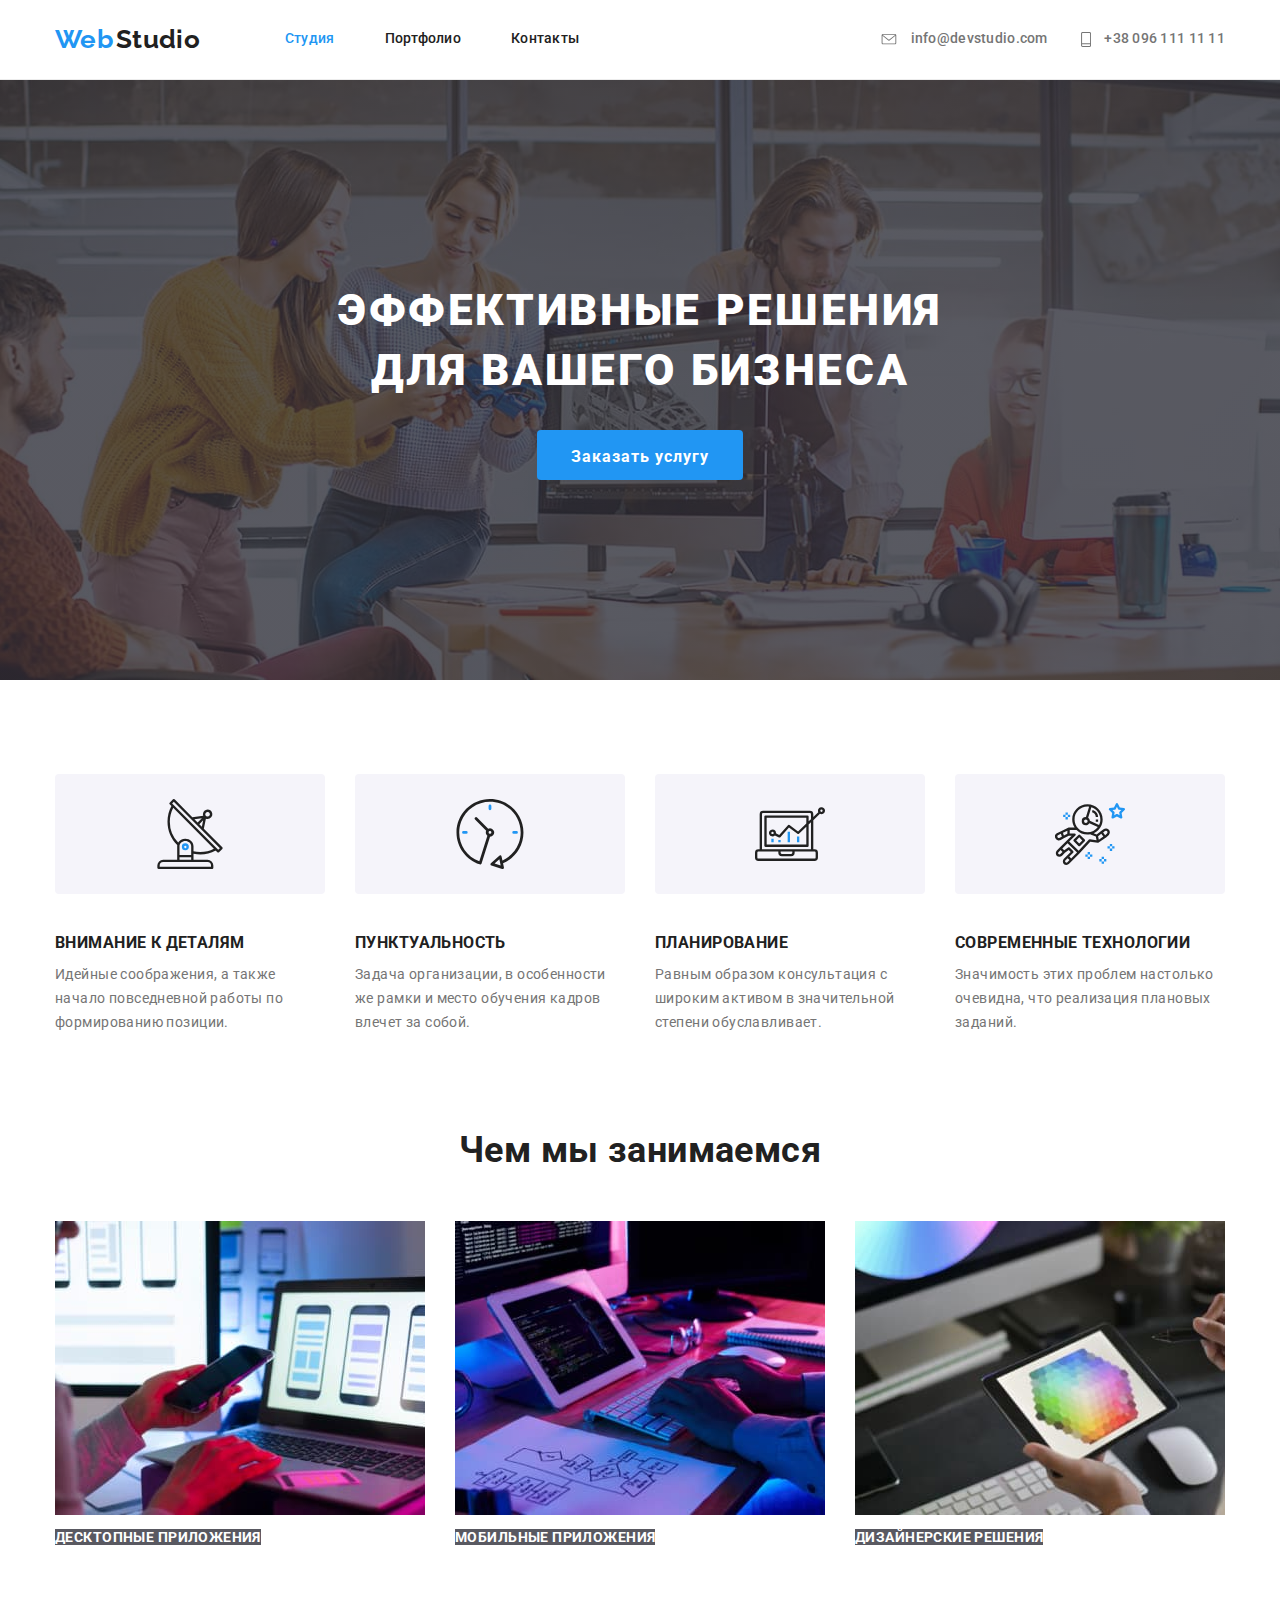
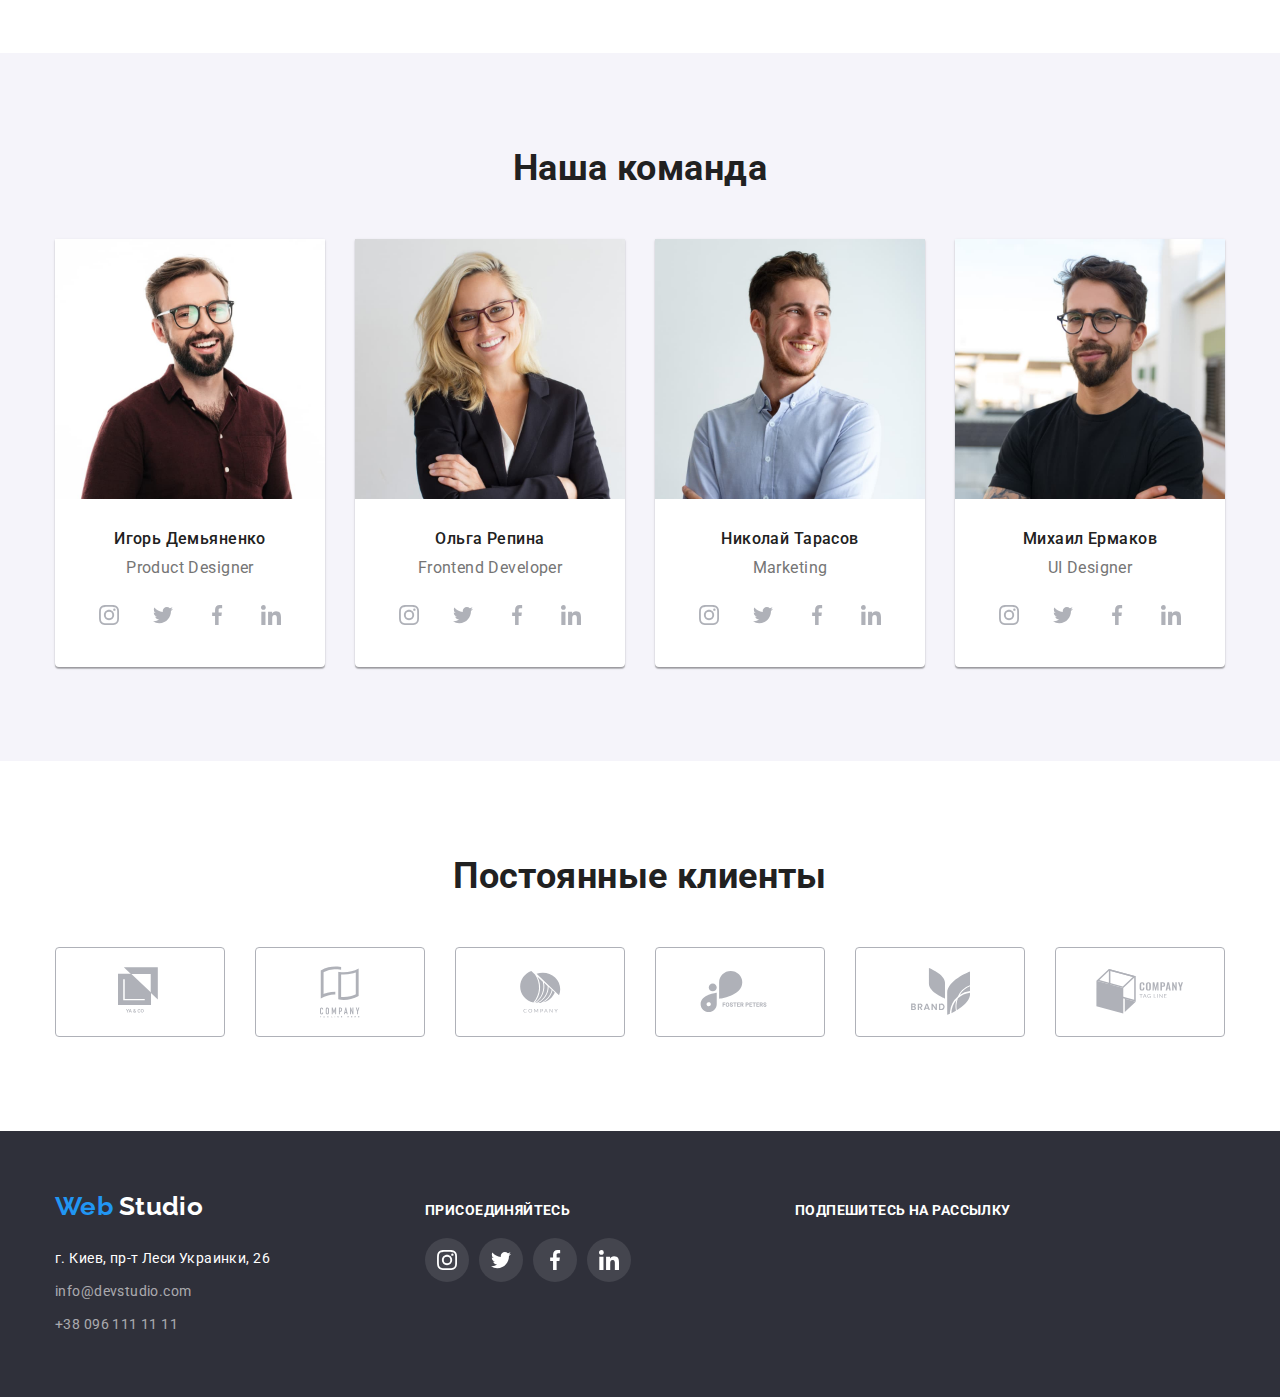
==== index.html @ de3fdad2 "ДЗ №5" ====
<!DOCTYPE html>
<html lang="ru">
<head>
    <meta charset="UTF-8">
    <meta name="viewport" content="width=device-width, initial-scale=1.0">
    <meta http-equiv="X-UA-Compatible" content="IE=edge" />
    <link href="https://fonts.googleapis.com/css2?family=Raleway:wght@700&family=Roboto:wght@400;500;700;900&display=swap" rel="stylesheet">
    <link rel="stylesheet" href="https://cdnjs.cloudflare.com/ajax/libs/modern-normalize/0.7.0/modern-normalize.css" integrity="sha512-DtT776ctgL7xOCv2WAw4PGwSn0e34Y9Y4gxsN6WbW3j6/laeMhGgJ06fcvlkQZ4xa9gufTUBC4e694luxFGJbw==" crossorigin="anonymous" />
    <link rel="stylesheet" href="./css/normalize.css" />
    <link rel="stylesheet" href="./css/styles.css" />
    <title>Web Studio</title>
</head>
<body>
    <header class="page-header">
        <div class="container flexbox">
            <nav class="navigation">
                <a href="./" class="menu-link">
                    <div class="logo">
                        <span class="logo-web">Web</span>
                        <span class="logo-studio">Studio</span>
                    </div>
                </a>
                    <ul class="list menu-list">
                        <li class="menu-item"><a href="./index.html" class="menu-link current">Студия</a></li>
                        <li class="menu-item"><a href="./portfolio.html" class="menu-link">Портфолио</a></li>
                        <li class="menu-item"><a href="#"  class="menu-link">Контакты</a></li>
                    </ul>
            </nav>
            <div class="contacts">
                <a href="mailto:info@devstudio.com" class="mail-link">
                    <svg class="contacts-icon" width="16px" height="11px">
                        <use href="./images/icons/sprite.svg#icon-mail"></use>
                    </svg>
                    <span>info@devstudio.com</span>
                </a>                       
                <a href="tel:380961111111" class="phone-link">
                    <svg class="contacts-icon" width="10px" height="15px">
                        <use href="./images/icons/sprite.svg#icon-phone"></use>
                    </svg>
                    <span>+38 096 111 11 11</span>
                </a>
            </div>
        </div> 
    </header>
    
    <main>
        <section class="hero">
        <div class="container">
            <h1 class="page-title">Эффективные решения для вашего бизнеса</h1>
            <div>
                <button class="btn">Заказать услугу</button>
            </div>
        </div>
        </section>
                
        <section class="features">
            <div class="container">
            <h2 hidden class="section-title">Особенности</h2>
            <ul class="list features-link">
                <li class="features-item">
                    <div class="features-bg">
                        <svg class="features-icon" width="70px" height="70px">
                            <use href="./images/icons/sprite.svg#icon-antenna"></use>
                        </svg>
                    </div>
                    <h3 class="features-title">Внимание к деталям</h3>
                    <p class="features-description">Идейные соображения, а также начало повседневной работы по формированию позиции.</p>                    
                </li>
                <li class="features-item">
                    <div class="features-bg">
                        <svg class="features-icon" width="70px" height="70px">
                            <use href="./images/icons/sprite.svg#icon-clock"></use>
                        </svg>
                    </div>
                    <h3 class="features-title">Пунктуальность</h3>
                    <p class="features-description">Задача организации, в особенности же рамки и место обучения кадров влечет за собой.</p>
                </li>
                <li class="features-item">
                    <div class="features-bg">
                        <svg class="features-icon" width="70px" height="70px">
                            <use href="./images/icons/sprite.svg#icon-diagram"></use>
                        </svg>
                    </div>
                    <h3 class="features-title">Планирование</h3>
                    <p class="features-description">Равным образом консультация с широким активом в значительной степени обуславливает.</p>
                </li>
                <li class="features-item">
                    <div class="features-bg">
                        <svg class="features-icon" width="70px" height="70px">
                            <use href="./images/icons/sprite.svg#icon-astronaut"></use>
                        </svg>
                    </div>
                    <h3 class="features-title">Современные технологии</h3>
                    <p class="features-description">Значимость этих проблем настолько очевидна, что реализация плановых заданий.</p>
                </li>
            </ul>
            </div>
        </section>
        
        <section class="section work">
            <div class="container">
            <h2 class="section-title">Чем мы занимаемся</h2>
            <ul class="list work-link flexbox">
                <li class="work-item">
                    <img src="./images/dekstop.jpg" width="370" height="294" alt="Десктоп" class="work-img">
                    <p class="work-title">Десктопные приложения</p>
                </li>
                <li class="work-item">
                    <img src="./images/mobile.jpg" width="370" height="294" alt="Телефон" class="work-img">
                    <p class="work-title">Мобильные приложения</p>
                </li>
                <li class="work-item">
                    <img src="./images/design.jpg" width="370" height="294" alt="Дизайн" class="work-img">
                    <p class="work-title">Дизайнерские решения</p>
                </li>
            </ul>
            </div>
        </section>

        <section class="section our-team">
            <div class="container">
            <h2 class="section-title">Наша команда</h2>
            <ul class="list team-link flexbox">
                <li class="team-item">
                    <img class="team-img" src="./images/igor.jpg" width="270" height="260" alt="Николай Кучеренко">
                    <h3 class="team-title">Игорь Демьяненко</h3>
                    <p class="profession">Product Designer</p>
                    <ul class="list social-link flexbox">
                        <li class="social-item">
                            <a href="https://instagram.com" aria-label="Instagram" target="_blank" rel="noopener noreferrer">
                                <svg class="social-icon" width="20px" height="20px">
                                    <use href="./images/icons/sprite.svg#icon-instagram"></use>
                                </svg>
                            </a>
                        </li>
                        <li class="social-item">
                            <a href="https://twitter.com" aria-label="Twitter" target="_blank" rel="noopener noreferrer">
                                <svg class="social-icon" width="20px" height="20px">
                                    <use href="./images/icons/sprite.svg#icon-twitter"></use>
                                </svg>
                            </a>
                        </li>
                        <li class="social-item">
                            <a href="https://facebook.com" aria-label="Facebook" target="_blank" rel="noopener noreferrer">
                                <svg class="social-icon" width="20px" height="20px">
                                    <use href="./images/icons/sprite.svg#icon-facebook"></use>
                                </svg>
                            </a>
                        </li>
                        <li class="social-item">
                            <a href="https://linkedin.com" aria-label="Linkedin" target="_blank" rel="noopener noreferrer">
                                <svg class="social-icon" width="20px" height="20px">
                                    <use href="./images/icons/sprite.svg#icon-linkedin"></use>
                                  </svg>
                            </a>
                        </li>
                    </ul> 
                </li>
                <li class="team-item">
                    <img class="team-img" src="./images/olga.jpg" width="270" height="260" alt="Ольга Иванова">
                    <h3 class="team-title">Ольга Репина</h3>
                    <p class="profession">Frontend Developer</p>
                    <ul class="list social-link flexbox">
                        <li class="social-item">
                            <a href="https://instagram.com" aria-label="Instagram" target="_blank" rel="noopener noreferrer">
                                <svg class="social-icon" width="20px" height="20px">
                                    <use href="./images/icons/sprite.svg#icon-instagram"></use>
                                </svg>
                            </a>
                        </li>
                        <li class="social-item">
                            <a href="https://twitter.com" aria-label="Twitter" target="_blank" rel="noopener noreferrer">
                                <svg class="social-icon" width="20px" height="20px">
                                    <use href="./images/icons/sprite.svg#icon-twitter"></use>
                                </svg>
                            </a>
                        </li>
                        <li class="social-item">
                            <a href="https://facebook.com" aria-label="Facebook" target="_blank" rel="noopener noreferrer">
                                <svg class="social-icon" width="20px" height="20px">
                                    <use href="./images/icons/sprite.svg#icon-facebook"></use>
                                </svg>
                            </a>
                        </li>
                        <li class="social-item">
                            <a href="https://linkedin.com" aria-label="Linkedin" target="_blank" rel="noopener noreferrer">
                                <svg class="social-icon" width="20px" height="20px">
                                    <use href="./images/icons/sprite.svg#icon-linkedin"></use>
                                  </svg>
                            </a>
                        </li>
                    </ul>                                       
                </li>
                <li class="team-item">
                    <img class="team-img" src="./images/mykola.jpg" width="270" height="260" alt="Андрей Шевченко">
                    <h3 class="team-title">Николай Тарасов</h3>
                    <p class="profession">Marketing</p>
                    <ul class="list social-link flexbox">
                        <li class="social-item">
                            <a href="https://instagram.com" aria-label="Instagram" target="_blank" rel="noopener noreferrer">
                                <svg class="social-icon" width="20px" height="20px">
                                    <use href="./images/icons/sprite.svg#icon-instagram"></use>
                                </svg>
                            </a>
                        </li>
                        <li class="social-item">
                            <a href="https://twitter.com" aria-label="Twitter" target="_blank" rel="noopener noreferrer">
                                <svg class="social-icon" width="20px" height="20px">
                                    <use href="./images/icons/sprite.svg#icon-twitter"></use>
                                </svg>
                            </a>
                        </li>
                        <li class="social-item">
                            <a href="https://facebook.com" aria-label="Facebook" target="_blank" rel="noopener noreferrer">
                                <svg class="social-icon" width="20px" height="20px">
                                    <use href="./images/icons/sprite.svg#icon-facebook"></use>
                                </svg>
                            </a>
                        </li>
                        <li class="social-item">
                            <a href="https://linkedin.com" aria-label="Linkedin" target="_blank" rel="noopener noreferrer">
                                <svg class="social-icon" width="20px" height="20px">
                                    <use href="./images/icons/sprite.svg#icon-linkedin"></use>
                                  </svg>
                            </a>
                        </li>
                    </ul> 
                </li>
                <li class="team-item">
                    <img class="team-img" src="./images/myhailo.jpg" width="270" height="260" alt="Иван Николаев">
                    <h3 class="team-title">Михаил Ермаков</h3>
                    <p class="profession">UI Designer</p>
                    <ul class="list social-link flexbox">
                        <li class="social-item">
                            <a href="https://instagram.com" aria-label="Instagram" target="_blank" rel="noopener noreferrer">
                                <svg class="social-icon" width="20px" height="20px">
                                    <use href="./images/icons/sprite.svg#icon-instagram"></use>
                                </svg>
                            </a>
                        </li>
                        <li class="social-item">
                            <a href="https://twitter.com" aria-label="Twitter" target="_blank" rel="noopener noreferrer">
                                <svg class="social-icon" width="20px" height="20px">
                                    <use href="./images/icons/sprite.svg#icon-twitter"></use>
                                </svg>
                            </a>
                        </li>
                        <li class="social-item">
                            <a href="https://facebook.com" aria-label="Facebook" target="_blank" rel="noopener noreferrer">
                                <svg class="social-icon" width="20px" height="20px">
                                    <use href="./images/icons/sprite.svg#icon-facebook"></use>
                                </svg>
                            </a>
                        </li>
                        <li class="social-item">
                            <a href="https://linkedin.com" aria-label="Linkedin" target="_blank" rel="noopener noreferrer">
                                <svg class="social-icon" width="20px" height="20px">
                                    <use href="./images/icons/sprite.svg#icon-linkedin"></use>
                                  </svg>
                            </a>
                        </li>
                    </ul> 
                </li>
            </ul>
            </div>
        </section>

        <section class="section">
            <div class="container">
            <h2 class="section-title">Постоянные клиенты</h2>
            <ul class="list clients-link flexbox">
                <li class="clients-item">
                    <a href="#">
                        <svg class="clients-icon" width="44" height="49">
                            <use href="./images/icons/sprite.svg#icon-logo1"></use>
                        </svg>
                    </a>
                </li>
                <li class="clients-item">
                    <a href="#">
                        <svg class="clients-icon" width="40" height="52">
                            <use href="./images/icons/sprite.svg#icon-logo2"></use>
                        </svg>
                    </a>
                </li>
                <li class="clients-item">
                    <a href="#">
                        <svg class="clients-icon" width="41" height="42">
                            <use href="./images/icons/sprite.svg#icon-logo3"></use>
                        </svg>
                    </a>
                </li>
                <li class="clients-item">
                    <a href="#">
                        <svg class="clients-icon" width="80" height="42">
                            <use href="./images/icons/sprite.svg#icon-logo4"></use>
                        </svg>
                    </a>
                </li>
                <li class="clients-item">
                    <a href="#">
                        <svg class="clients-icon" width="59" height="47">
                            <use href="./images/icons/sprite.svg#icon-logo5"></use>
                        </svg>
                    </a>
                </li>
                <li class="clients-item">
                    <a href="#">
                        <svg class="clients-icon" width="88" height="45">
                            <use href="./images/icons/sprite.svg#icon-logo6"></use>
                        </svg>
                    </a>
                </li>
            </ul>
            </div>
        </section>

    </main>
    
    <footer>
        <section class="section footer">
            <div class="container footer-box flexbox">
                <div class="footer-box-item">
                    <h2 class="logo-footer">
                        <span class="logo-web">Web</span>
                        <span class="logo-white">Studio</span>
                    </h2>
                        <address class="address">
                        <ul class="list">
                            <li class="addr-footer">
                                <span class="addr">г. Киев, пр-т Леси Украинки, 26</span>
                            </li>
                            <li class="addr-footer">
                                <a href="mailto:info@devstudio.com" class="contacts-footer">info@devstudio.com</a>
                            </li>
                            <li class="addr-footer">
                                <a href="tel:380961111111" class="contacts-footer">+38 096 111 11 11</a>
                            </li>
                            </ul>
                        </address>
                    </div>

                    <div class="footer-box-item">
                        <h2 class="footer-title">Присоединяйтесь</h2>
                        <ul class="list social-footer flexbox">
                            <li class="social-footer-link">
                                <a class="social-footer-item" href="https://instagram.com" aria-label="Instagram" target="_blank" rel="noopener noreferrer">
                                    <svg class="footer-icon" width="20px" height="20px">
                                        <use href="./images/icons/sprite.svg#icon-instagram"></use>
                                    </svg>
                                </a>
                            </li>
                            <li class="social-footer-link">
                                <a class="social-footer-item" href="https://twitter.com" aria-label="Twitter" target="_blank" rel="noopener noreferrer">
                                    <svg class="footer-icon" width="20px" height="20px">
                                        <use href="./images/icons/sprite.svg#icon-twitter"></use>
                                    </svg>
                                </a>
                            </li>
                            <li class="social-footer-link">
                                <a class="social-footer-item" href="https://facebook.com" aria-label="Facebook" target="_blank" rel="noopener noreferrer">
                                    <svg class="footer-icon" width="20px" height="20px">
                                        <use href="./images/icons/sprite.svg#icon-facebook"></use>
                                    </svg>
                                </a>
                            </li>
                            <li class="social-footer-link">
                                <a class="social-footer-item" href="https://linkedin.com" aria-label="Linkedin" target="_blank" rel="noopener noreferrer">
                                    <svg class="footer-icon" width="20px" height="20px">
                                        <use href="./images/icons/sprite.svg#icon-linkedin"></use>
                                      </svg>
                                </a>
                            </li>
                        </ul>
                    </div>
                <div class="footer-box-item">
                    <h2 class="footer-title">Подпешитесь на рассылку</h2>
                </div>
            </div>
        </section>
    </footer>

</body>
</html>
---- css/styles.css ----
:root {
  --main-color: #212121;
  --accent-color: #2196F3;
  --accent-color-white: #FFFFFF;
  --grey-text-color: #757575
}

.visually-hidden {
  position: absolute !important;
  clip: rect(1px 1px 1px 1px);
  /* IE6, IE7 */
  clip: rect(1px, 1px, 1px, 1px);
  padding: 0 !important;
  border: 0 !important;
  height: 1px !important;
  width: 1px !important;
  overflow: hidden;
}

body  {
  font-family: Roboto, sans-serif;
  background-color: var(--accent-color-white);
  color: var(--main-color);
  font-size: 14px;
  line-height: 1.714;
  letter-spacing: 0.03em;
}

img {
  display: block;
  max-width: 100%;
  height: auto;
}

.container {
  width: 1200px;
  margin-left: auto;
  margin-right: auto;
  padding-left: 15px;
  padding-right: 15px;
  /*outline: 2px solid tomato;*/
}

.flexbox {
  display: flex;
  justify-content: flex-end;
  align-items: center;
}

.section {
  padding-top: 94px;
  padding-bottom: 94px;
}

.page-header {
  padding: 24px 0px;
  border-bottom: 1px solid #ECECEC;
}

.menu-link.current{
  color: var(--accent-color);
}

.logo-web, 
.logo-studio,
.logo-white {
  color: var(--accent-color);
  font-family: Raleway, sans-serif;
  font-weight: 700;
  font-size: 26px;
  line-height: 1.19;
}

.logo-studio {
  color: var(--main-color);
}

.navigation {
  display: flex;
  align-items: center;
  margin-right: auto;
}

.logo {
  margin-right: 85px;
}

.list {
  list-style: none;
  margin: 0;
  padding: 0;
}

.menu-list {
  display: flex;
}

.menu-item {
  display: block;
}

.menu-item:not(:last-child) {
  margin-right: 50px;
}

.contacts {
  vertical-align: middle;
  text-align: center;
}

.contacts-icon {
  margin-right: 10px;
  fill: var(--grey-text-color);
  vertical-align: middle;
}

.mail-link:hover .contacts-icon,
.mail-link:focus .contacts-icon {
  fill: var(--accent-color)
} 

.phone-link:hover .contacts-icon,
.phone-link:focus .contacts-icon {
  fill: var(--accent-color)
}

.menu-link,
.mail-link,
.phone-link {
  font-weight: 500;
  font-size: 14px;
  line-height: 1.143;
  letter-spacing: 0.02em;
  text-decoration: none;
  color: var(--main-color);
}

.mail-link,
.phone-link {
  color: var(--grey-text-color);
}

.mail-link {
  margin-right: 30px;
}

.hero {
  max-width: 1600px;
  height: 600px;
  margin-left: auto;
  margin-right: auto;
  background-image: linear-gradient(to right, 
    rgba(47, 48, 58, 0.8), 
    rgba(47, 48, 58, 0.8)),
    url(../images/hero/hero.jpg);
  background-repeat: no-repeat;
  background-position: center;
  background-size: cover;
  background-color:  rgba(47, 48, 58, 0.8);
  text-align: center;
}
    
.page-title {
  display: inline-block;
  width: 696px;
  min-height: 120;
  font-weight: 900;
  font-size: 44px;
  line-height: 1.364;
  letter-spacing: 0.06em;
  color: var(--accent-color-white);
  text-transform: uppercase;
  margin: 200px 0 30px;
}

.btn {
  min-width: 200px;
  height: 50px;
  border-radius: 4px;
  font-weight: 700;
  font-size: 16px;
  line-height: 1.875;
  letter-spacing: 0.06em;
  color: var(--accent-color-white);
  background-color: var(--accent-color);
  padding: 10px 32px;
  margin: 0;
  border-color: transparent;
}

.section-title {
  font-weight: 700;
  font-size: 36px;
  line-height: 1.167;
  margin: 0 0 50px;
  text-align: center;
}

.features {
  padding-top: 94px;
}

.features-title {
  font-weight: 700;
  line-height: 1.143;
  text-transform: uppercase;
  margin: 0;
  padding: 10px 0;
  width: 270px;
}

.features-link {
  display: flex;
  align-items: center;
  margin-left: auto;
}

.features-item {
  width: calc((100% - 30px * 3) / 4);
  margin-right: 30px;
}

.features-item:nth-child(4n) {
  margin-right: 0;
}

.features-bg {
  display: flex;
  align-items: center;
  justify-content: center;
  width: 270px;
  height: 120px;
  background-size: contain;
  background-repeat: no-repeat;
  background-position: center;
  background-color: #F5F4FA;
  margin-bottom: 30px;
  border-radius: 4px;
}

.features-icon {
  display: block;
}

.features-description {
  font-weight: 400;
  color: var(--grey-text-color);
  margin: 0;
}

.work-title {
  font-weight: 700;
  line-height: 1.142;
  color: var(--accent-color-white);
  text-transform: uppercase;
  background-color: rgba(47, 48, 58, 0.8);
  display: inline-block;
}

.work-link .flexbox {
  display: flex;
  justify-content: space-between;
}

.work-item {
  width: calc((100% - 30px * 2) / 3);
  margin-right: 30px;
}

.work-item:nth-child(3n) {
  margin-right: 0;
}

.work-img {
  display: block;
  background-color: #C4C4C4;
  box-shadow: (0px 4px 4px rgba(0, 0, 0, 0.25));

}

.our-team {
  background-color: #F5F4FA;
}

.team-item {
  width: calc((100% - 30px * 3) / 4);
  margin-right: 30px;
  background-color: var(--accent-color-white);
  box-shadow: 0px 1px 3px rgba(0, 0, 0, 0.12), 
    0px 1px 1px rgba(0, 0, 0, 0.14),
    0px 2px 1px rgba(0, 0, 0, 0.2);
  border-radius: 0px 0px 4px 4px;
}

.team-item:nth-child(4n) {
  margin-right: 0;
}

.team-title {
  font-weight: 500;
  font-size: 16px;
  line-height: 1.1875;
  margin: 0 0 10px;
  text-align: center;
}

.team-img {
  display: block;
  margin: 0 0 30px;
  width: 100%;
} 

.profession {
  font-weight: 400;
  font-size: 16px;
  line-height: 1.1875;
  color: var(--grey-text-color);
  margin: 0 0 16px;
  text-align: center;
}

.social-link {
  display: flex;
  justify-content: center;
}

.social-item {
  width: calc((100% - 10px * 3) / 4);
  margin-bottom: 30px;
  height: 44px;
  width: 44px;
  background-color: var(--accent-color-white);
  border-radius: 50px;
  display: flex;
  align-items: center;
  justify-content: center;
}

.social-item:nth-child(4n) {
  margin-right: 0;
}

.social-item:not(:last-child) {
  margin-right: 10px;
}

.social-icon {
  display: block;
  fill: #AFB1B8;
}

.social-item:hover,
.social-item:focus-within {
  background-color: var(--accent-color);
}

.social-item:hover .social-icon,
.social-item:focus-within .social-icon {
  fill: var(--accent-color-white);
}

.clients-link {
  display: flex;
  justify-content: space-between;
  text-align: center;
}

.clients-item {
  width: calc((100% - 10px * 5) / 6);
  border: 1px solid #AFB1B8;
  box-sizing: border-box;
  border-radius: 4px;
  width: 170px;
  height: 90px;
  text-align: center;
  display: flex;
  align-items: center;
  justify-content: center;
}

.clients-item:nth-child(6n) {
  margin-right: 0;
}

.clients-icon {
  fill: #AFB1B8;
  display: block;
}

.clients-item:hover,
.clients-item:focus-within {
  border: 1px solid var(--accent-color);
}

.clients-item:hover .clients-icon,
.clients-item:focus-within .clients-icon {
  fill: var(--accent-color);
}

.social-item a:focus,
.clients-item a:focus,
.social-footer-link a:focus {
  outline: none;
}

.address {
  font-style: normal;
}

.addr {
  font-weight: 400;
  color: var(--accent-color-white);
  margin: 0;
}

.footer {
  background-color: #2F303A;
  padding: 60px 0 60px;
}

.footer-box {
  display: flex;
  align-items: baseline;
  justify-content: flex-start;
}

.logo-footer {
  margin: 0;
  margin-bottom: 20px;
}

.footer-box-item {
  width: calc((100% - 30px * 2) / 3);
  margin: 0;
}

.footer-box-item:nth-child(3) {
  margin-right: 60px;
}

.logo-white {
  color: var(--accent-color-white);
  padding: 0;
}

.social-footer {
  display: flex;
  justify-content: flex-start;
}

.footer-icon {
  fill: var(--accent-color-white);
  display: block;
}

.social-footer-link {
  height: 44px;
  width: 44px;
  background-color: rgba(255, 255, 255, 0.1);
  border-radius: 50px;
  display: flex;
  align-items: center;
  justify-content: center;
}

.social-footer-link:not(:last-child) {
  margin-right: 10px;
}

.social-footer-link:hover,
.social-footer-link:focus-within {
  background-color: var(--accent-color);
}

.contacts-footer {
  font-weight: 400;
  font-size: 14px;
  text-decoration: none;
  color: rgba(255, 255, 255, 0.6);
}

.addr-footer {
  margin: 0;
}

.addr-footer:not(:last-child) {
  margin-bottom: 9px;
}

.footer-title {
  font-weight: 700;
  line-height: 1.143;
  color: var(--accent-color-white);
  text-transform: uppercase;
  font-size: 14px;
  margin: 0;
  margin-bottom: 20px;
}

.menu-link:hover,
.menu-link:focus,
.mail-link:hover,
.mail-link:focus,
.phone-link:hover,
.phone-link:focus,
.contacts-footer:hover,
.contacts-footer:focus {
  color: var(--accent-color);
}

.btn-portfolio {
  text-align: center;
  padding-bottom: 16px;
  margin-bottom: 34px;
}

.project-portfolio {
  display: flex;
  flex-wrap: wrap;
}

.project-item {
  width: calc((100% - 30px * 2) / 3);
  margin-right: 24px;
  border: 1px solid #EEEEEE;
  box-sizing: border-box;
  margin-bottom: 30px;
}

.project-item:nth-last-child(-n + 3) {
  margin-bottom: 0;
}


.project-item:nth-child(3n) {
  margin-right: 0;
}

.project-btn {
  font-weight: 500;
  font-size: 16px;
  line-height: 1.625;
  color: var(--main-color);
  padding: 6px 22px;
  border: none;
  border-radius: 4px;
}

.project-btn:not(:last-child) {
  margin-right: 8px;
}

.project-btn:hover,
.project-btn:focus {
  color: var(--accent-color-white);
}

.button:hover,
.button:focus {
  background-color: var(--accent-color);
  box-shadow: 0px 4px 4px rgba(0, 0, 0, 0.25);
}

.portfolio-img {
  display: block;
  margin: 0 0 20px;
  width: 100%;  
}

.project-title {
  font-weight: 700;
  font-size: 18px;
  line-height: 2.00;
  color: var(--main-color);
  margin: 0 0 4px 24px;
}

.project-link {
  text-decoration: none;
}

.project {
  font-weight: 400;
  font-size: 16px;
  line-height: 1.875;
  color: var(--grey-text-color);
  margin: 0 0 20px 24px;
}

.project-description {
  font-weight: 400;
  font-size: 18px;
  line-height: 1.556;
  color: var(--accent-color-white);
  background-color: rgba(33, 150, 243, 0.9);
  display: none;
}

.project-item:hover,
.project-item:focus-within {
  box-shadow: 0px 3px 1px rgba(0, 0, 0, 0.1), 
    0px 1px 2px rgba(0, 0, 0, 0.08), 
    0px 2px 2px rgba(0, 0, 0, 0.12);
}
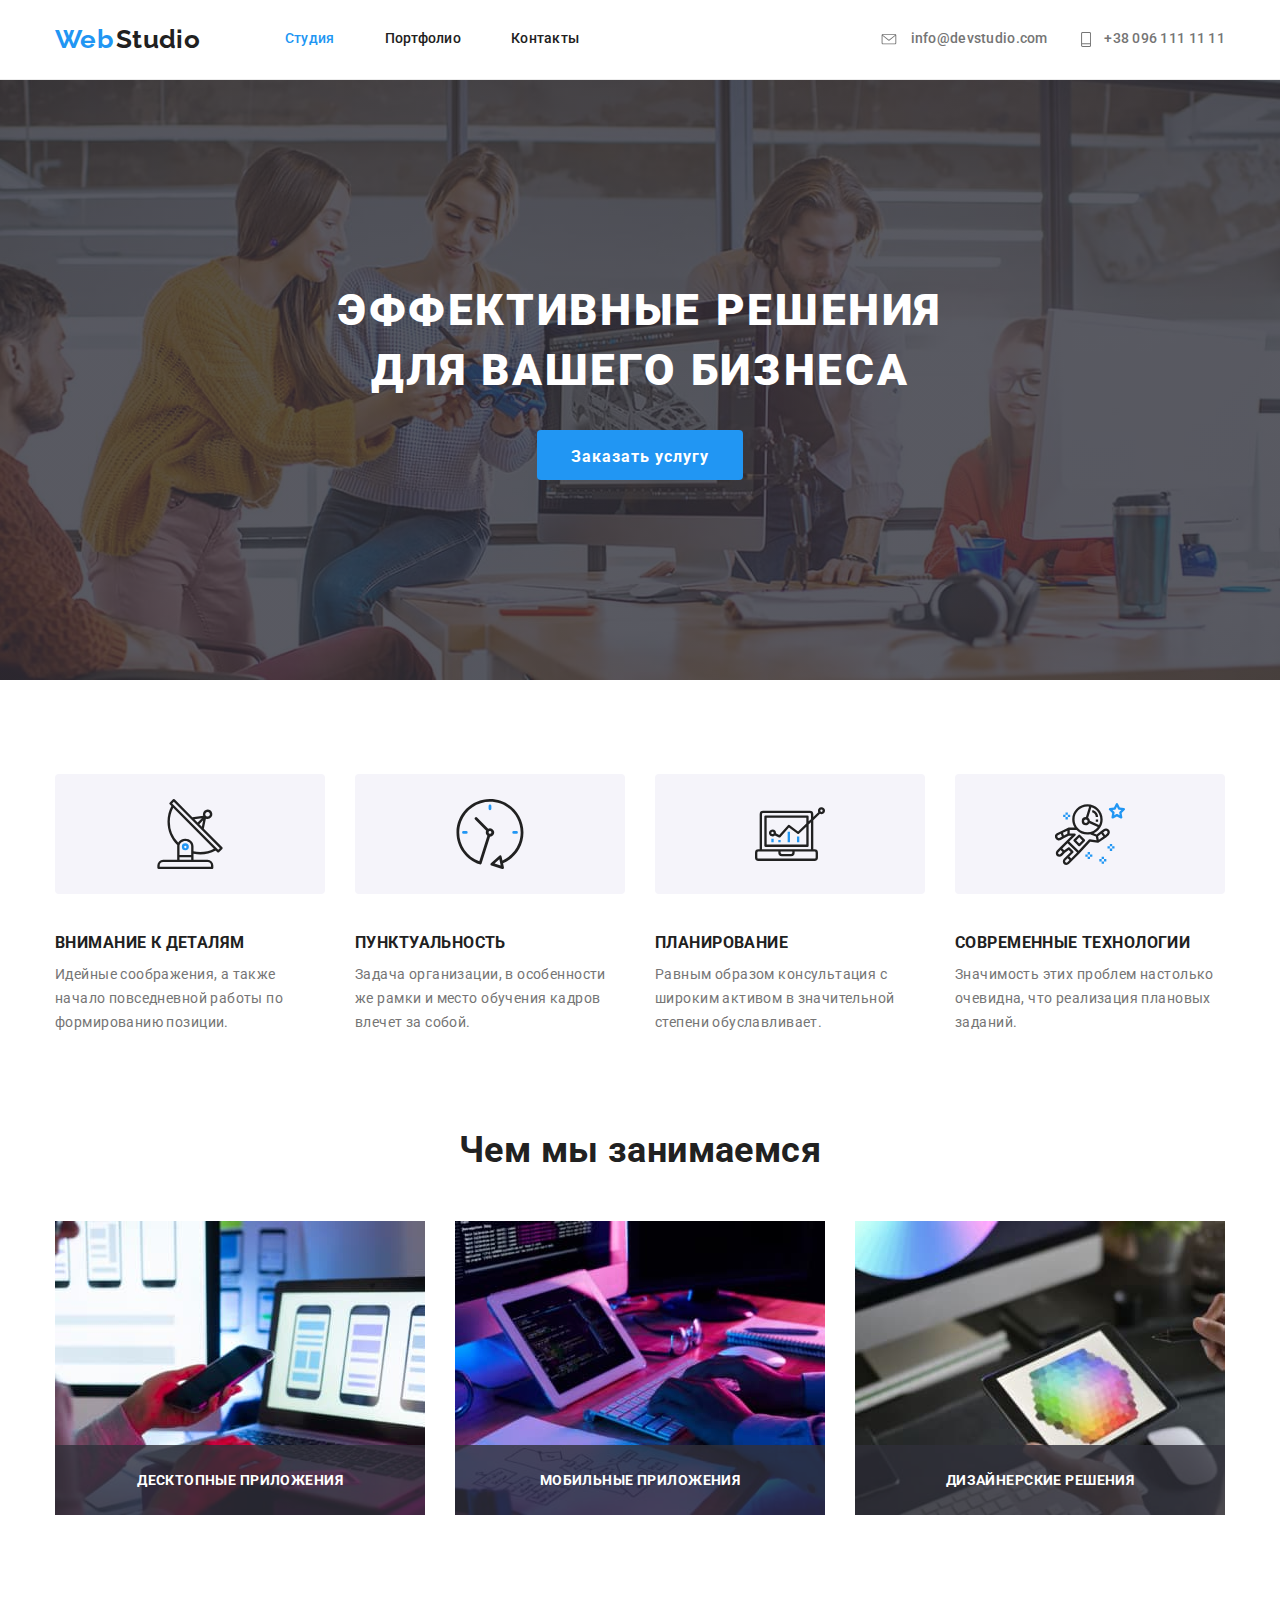
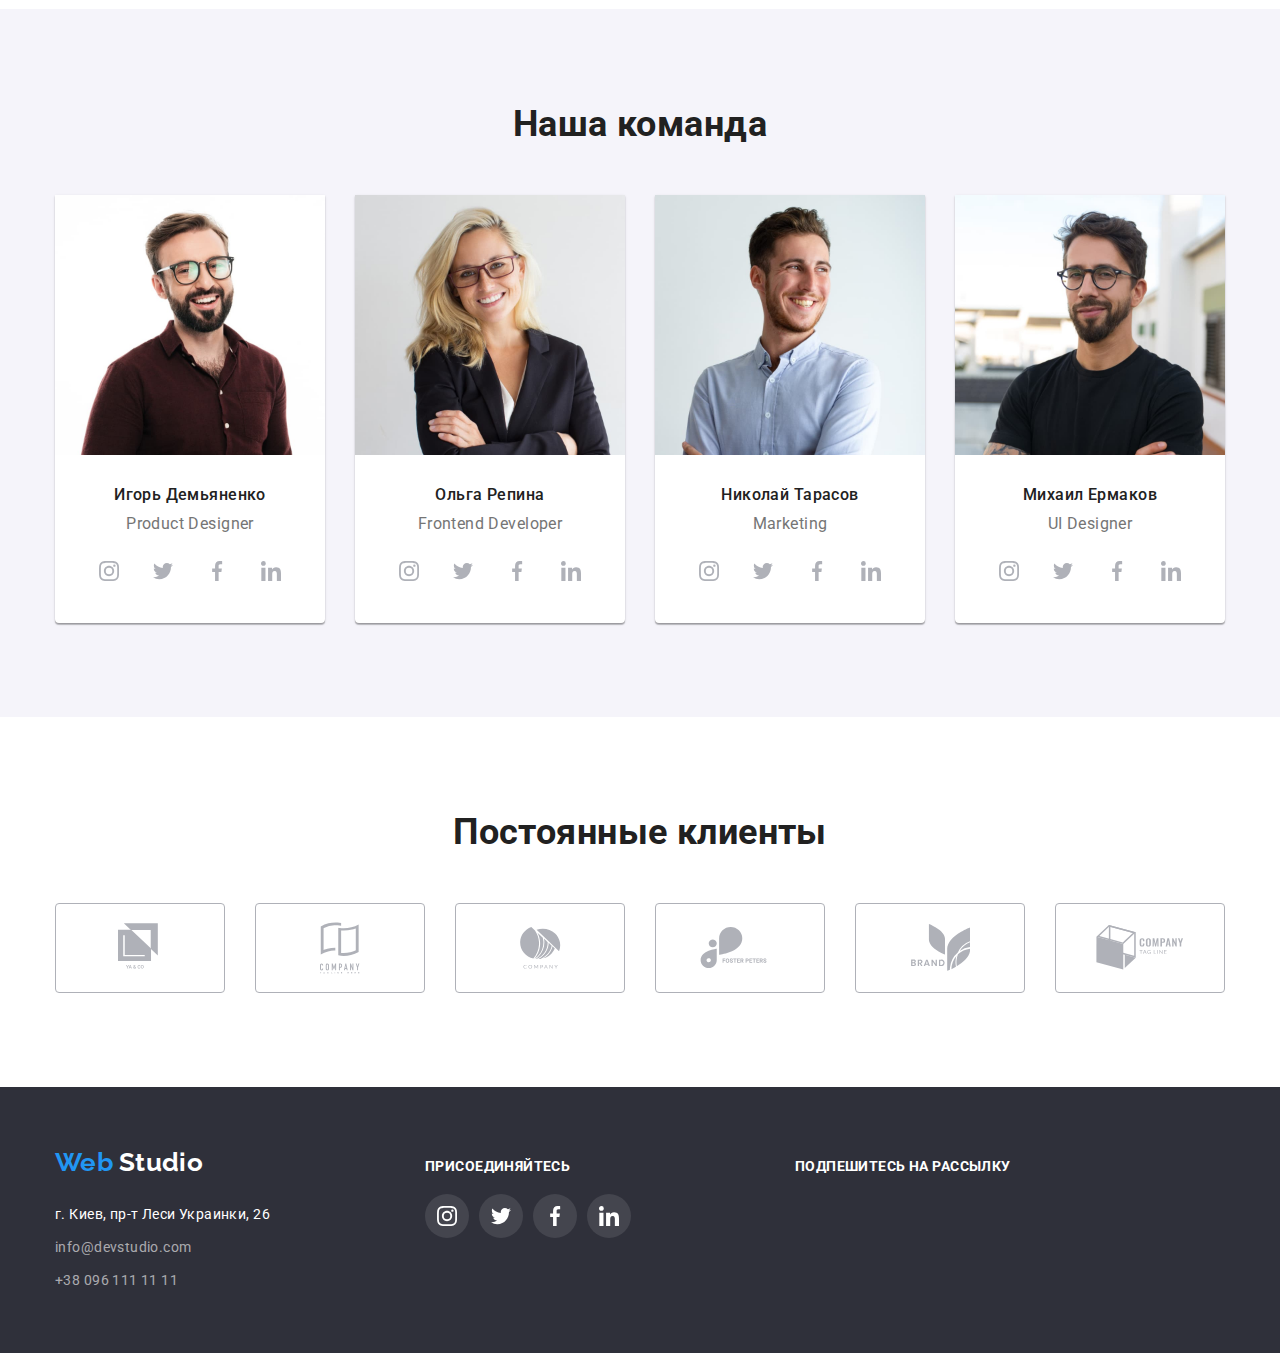
==== commit a9d3ffff: "update index and css" ====
--- a/index.html
+++ b/index.html
@@ -102,8 +102,10 @@
             <h2 class="section-title">Чем мы занимаемся</h2>
             <ul class="list work-link flexbox">
                 <li class="work-item">
-                    <img src="./images/dekstop.jpg" width="370" height="294" alt="Десктоп" class="work-img">
-                    <p class="work-title">Десктопные приложения</p>
+                    <div class="work-box">
+                        <img src="./images/dekstop.jpg" width="370" height="294" alt="Десктоп" class="work-img">
+                        <p class="work-title">Десктопные приложения</p>
+                    </div>
                 </li>
                 <li class="work-item">
                     <img src="./images/mobile.jpg" width="370" height="294" alt="Телефон" class="work-img">
--- a/css/styles.css
+++ b/css/styles.css
@@ -80,6 +80,29 @@
   align-items: center;
   margin-right: auto;
 }
+
+/*.nav-line {
+  width: 78px;
+  height: 4px;
+  background: #2196F3;
+  border-radius: 2px;
+
+  position: absolute;
+  top: 0;
+  left: 0;
+  width: 100%;
+  height: 100%;
+
+  transform: translateY(-100%);
+}
+
+.nav-box {
+  position: relative;
+}
+
+.nav-box:hover .nav-line {
+  transform: translateY(0);
+}*/
 
 .logo {
   margin-right: 85px;
@@ -275,7 +298,21 @@
   display: block;
   background-color: #C4C4C4;
   box-shadow: (0px 4px 4px rgba(0, 0, 0, 0.25));
-
+}
+
+.work-item {
+  position: relative;
+}
+
+.work-title {
+  position: absolute;
+  bottom: 0;
+  left: 0;
+  width: 100%;
+  height: calc(100% / 4.2);
+  margin: 0;
+  text-align: center;
+  padding: 27px 0;
 }
 
 .our-team {
@@ -592,8 +629,26 @@
   font-size: 18px;
   line-height: 1.556;
   color: var(--accent-color-white);
+  margin: 0;
+  padding: 63px 24px;
   background-color: rgba(33, 150, 243, 0.9);
-  display: none;
+  position: absolute;
+  top: 0;
+  left: 0;
+  width: 100%;
+  height: 100%;
+  
+  transform: translatey(100%);
+  transition: transform 250ms ease;
+}
+
+.project-box {
+  position: relative;
+  overflow: hidden;
+}
+
+.project-box:hover .project-description {
+  transform: translatey(0);
 }
 
 .project-item:hover,
@@ -601,4 +656,4 @@
   box-shadow: 0px 3px 1px rgba(0, 0, 0, 0.1), 
     0px 1px 2px rgba(0, 0, 0, 0.08), 
     0px 2px 2px rgba(0, 0, 0, 0.12);
-}+}
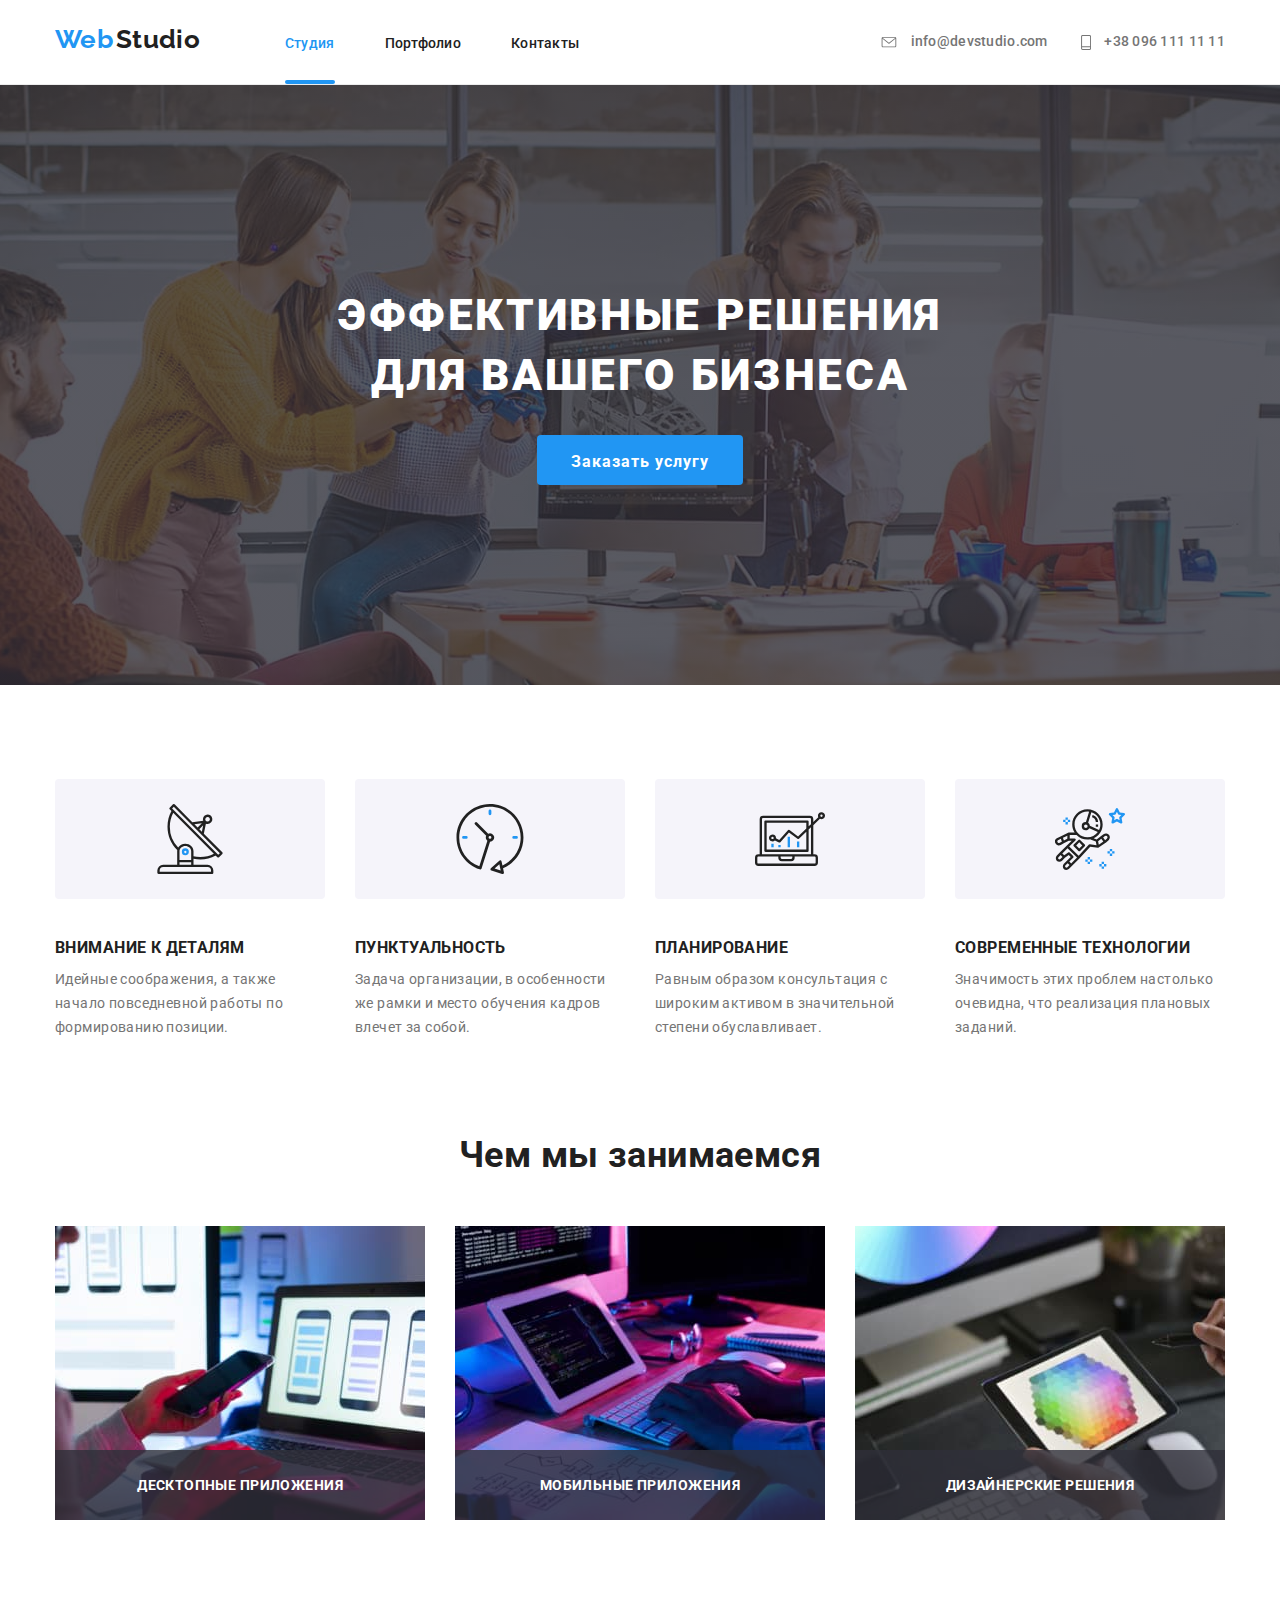
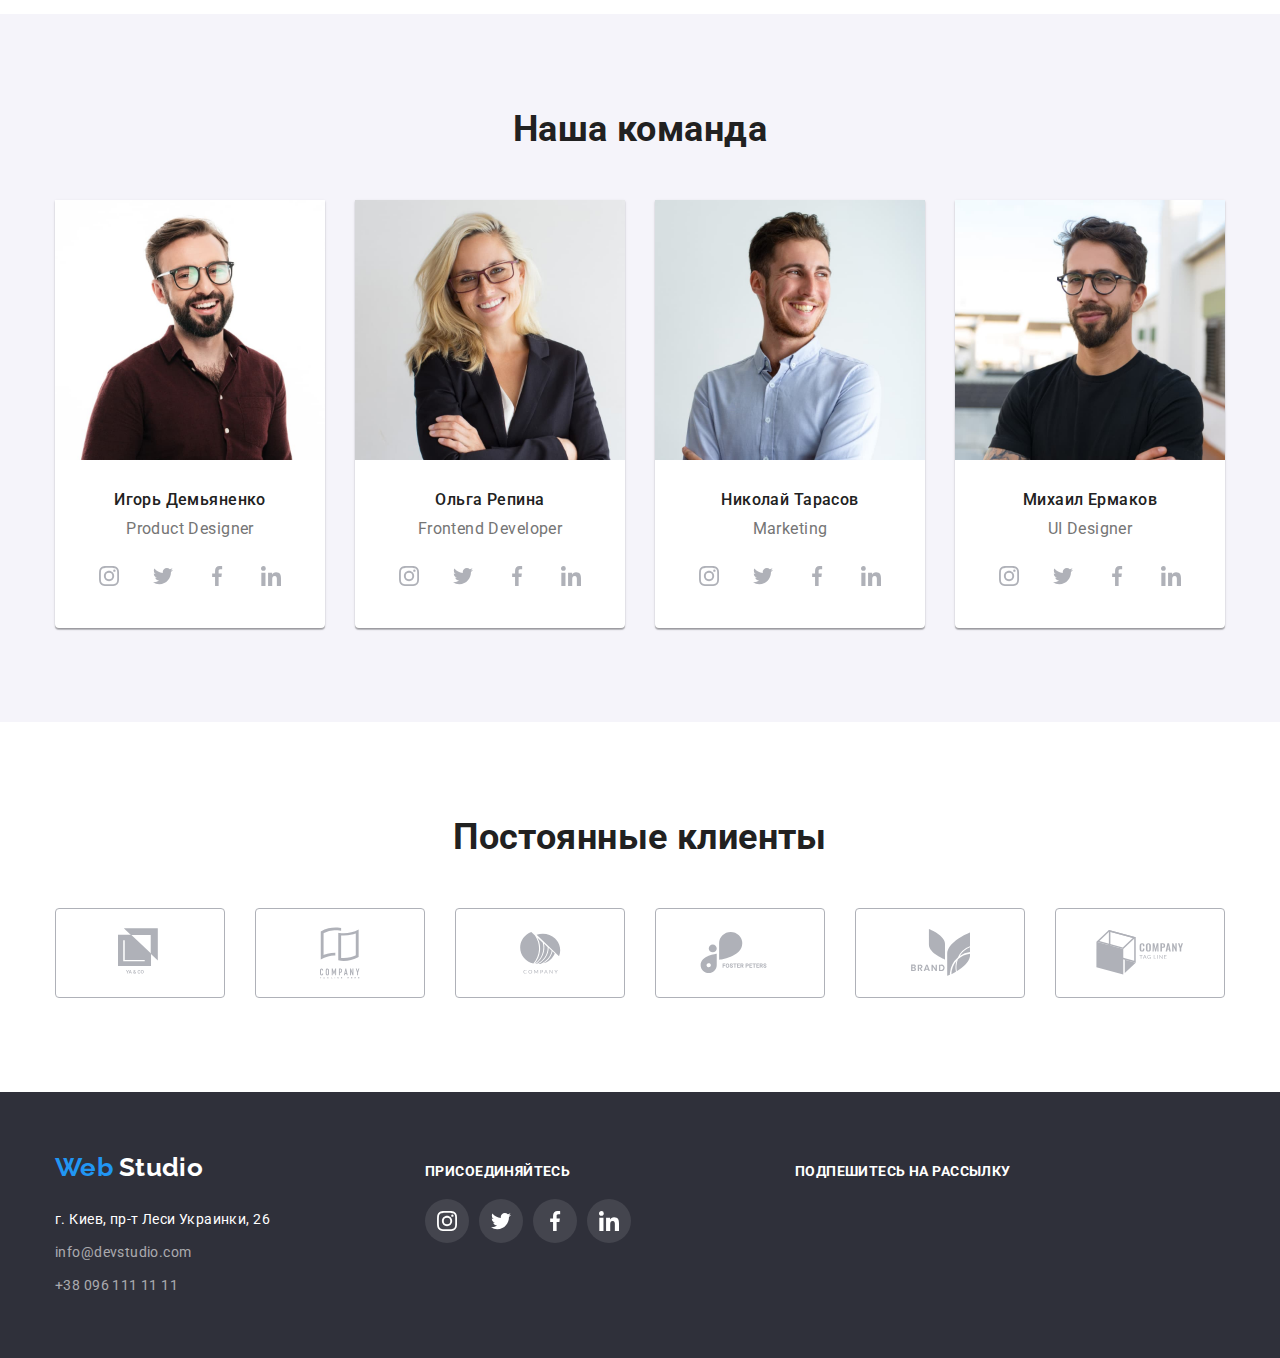
==== commit b932d6f9: "update modal" ====
--- a/index.html
+++ b/index.html
@@ -48,7 +48,7 @@
         <div class="container">
             <h1 class="page-title">Эффективные решения для вашего бизнеса</h1>
             <div>
-                <button class="btn">Заказать услугу</button>
+                <button class="btn" data-modal-open>Заказать услугу</button>
             </div>
         </div>
         </section>
@@ -102,10 +102,8 @@
             <h2 class="section-title">Чем мы занимаемся</h2>
             <ul class="list work-link flexbox">
                 <li class="work-item">
-                    <div class="work-box">
-                        <img src="./images/dekstop.jpg" width="370" height="294" alt="Десктоп" class="work-img">
-                        <p class="work-title">Десктопные приложения</p>
-                    </div>
+                    <img src="./images/dekstop.jpg" width="370" height="294" alt="Десктоп" class="work-img">
+                    <p class="work-title">Десктопные приложения</p>
                 </li>
                 <li class="work-item">
                     <img src="./images/mobile.jpg" width="370" height="294" alt="Телефон" class="work-img">
@@ -381,6 +379,11 @@
             </div>
         </section>
     </footer>
-
+    <div class="backdrop is-hidden" data-modal>
+        <div class="modal">
+            <button data-modal-close class="btn-close">close</button>
+        </div>
+    </div>
+    <script src="./js/modal.js"></script>
 </body>
 </html>--- a/css/styles.css
+++ b/css/styles.css
@@ -53,7 +53,6 @@
 }
 
 .page-header {
-  padding: 24px 0px;
   border-bottom: 1px solid #ECECEC;
 }
 
@@ -77,35 +76,24 @@
 
 .navigation {
   display: flex;
-  align-items: center;
+  align-items: baseline;
   margin-right: auto;
-}
-
-/*.nav-line {
-  width: 78px;
+  
+}
+
+.current::after {
+  display: block;
+  content: "";
+  width: 100%;
   height: 4px;
-  background: #2196F3;
+  background-color: var(--accent-color);
   border-radius: 2px;
-
-  position: absolute;
-  top: 0;
-  left: 0;
-  width: 100%;
-  height: 100%;
-
-  transform: translateY(-100%);
-}
-
-.nav-box {
-  position: relative;
-}
-
-.nav-box:hover .nav-line {
-  transform: translateY(0);
-}*/
+  margin-top: 24px;
+}
 
 .logo {
   margin-right: 85px;
+  padding: 24px 0 24px;
 }
 
 .list {
@@ -156,6 +144,7 @@
   letter-spacing: 0.02em;
   text-decoration: none;
   color: var(--main-color);
+  margin: 0;
 }
 
 .mail-link,
@@ -288,6 +277,7 @@
 .work-item {
   width: calc((100% - 30px * 2) / 3);
   margin-right: 30px;
+  position: relative;
 }
 
 .work-item:nth-child(3n) {
@@ -298,10 +288,6 @@
   display: block;
   background-color: #C4C4C4;
   box-shadow: (0px 4px 4px rgba(0, 0, 0, 0.25));
-}
-
-.work-item {
-  position: relative;
 }
 
 .work-title {
@@ -309,7 +295,6 @@
   bottom: 0;
   left: 0;
   width: 100%;
-  height: calc(100% / 4.2);
   margin: 0;
   text-align: center;
   padding: 27px 0;
@@ -600,7 +585,7 @@
 
 .portfolio-img {
   display: block;
-  margin: 0 0 20px;
+  margin: 0;
   width: 100%;  
 }
 
@@ -624,31 +609,53 @@
   margin: 0 0 20px 24px;
 }
 
+.project-box {
+  position: relative;
+  overflow: hidden;
+  margin-bottom: 20px;
+}
+
 .project-description {
   font-weight: 400;
   font-size: 18px;
   line-height: 1.556;
   color: var(--accent-color-white);
+  background-color: rgba(33, 150, 243, 0.9);
   margin: 0;
   padding: 63px 24px;
-  background-color: rgba(33, 150, 243, 0.9);
   position: absolute;
-  top: 0;
-  left: 0;
+  bottom: 0;
+  right: 0;
   width: 100%;
   height: 100%;
   
-  transform: translatey(100%);
+  transform: translateY(100%);
   transition: transform 250ms ease;
-}
-
-.project-box {
-  position: relative;
-  overflow: hidden;
-}
+  opacity: 0;
+}
+
+
+/*.project-box::before {
+  display: inline-block;
+  content: "";
+  position: absolute;
+  background-color: rgba(33, 150, 243, 0.9);
+  width: 100%;
+  height: 100%;
+  bottom: 0;
+  right: 0;
+  
+  opacity: 0;
+}
+
+/*.project-box:hover::before {
+  transform: translateY(0);
+  /*opacity: 1;
+}*/
 
 .project-box:hover .project-description {
-  transform: translatey(0);
+  transform: translateY(0);
+  opacity: 1;
 }
 
 .project-item:hover,
@@ -657,3 +664,32 @@
     0px 1px 2px rgba(0, 0, 0, 0.08), 
     0px 2px 2px rgba(0, 0, 0, 0.12);
 }
+
+.backdrop {
+  position: fixed;
+  top: 0;
+  left: 0;
+
+  width: 100%;
+  height: 100%;
+
+  background-color: rgba(0, 0, 0, 0.2);
+
+}
+
+.backdrop.is-hidden {
+  opacity: 0;
+  pointer-events: none;
+}
+
+.modal {
+  position: absolute;
+  top: 50%;
+  left: 50%;
+  transform: translate(-50%, -50%);
+
+  min-width: 528px;
+  min-height: 581px;
+
+  background-color: var(--accent-color-white);
+}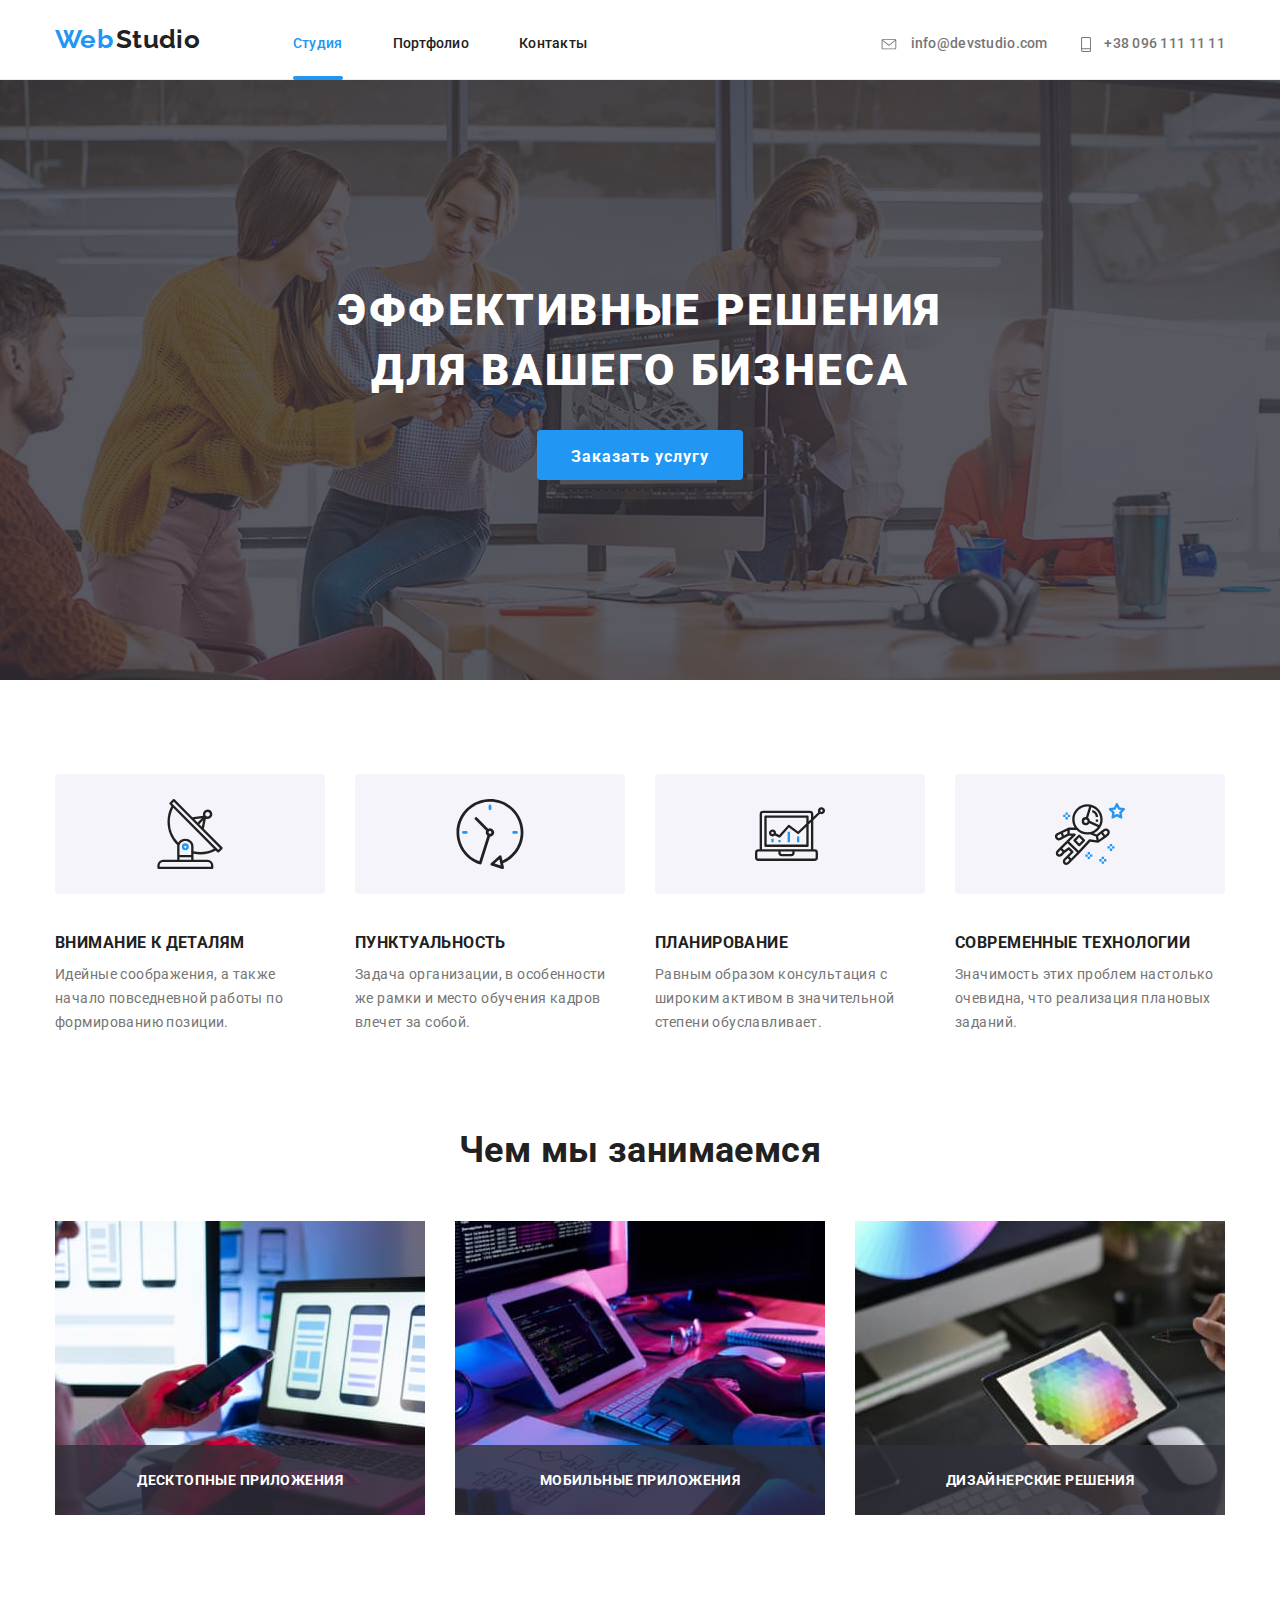
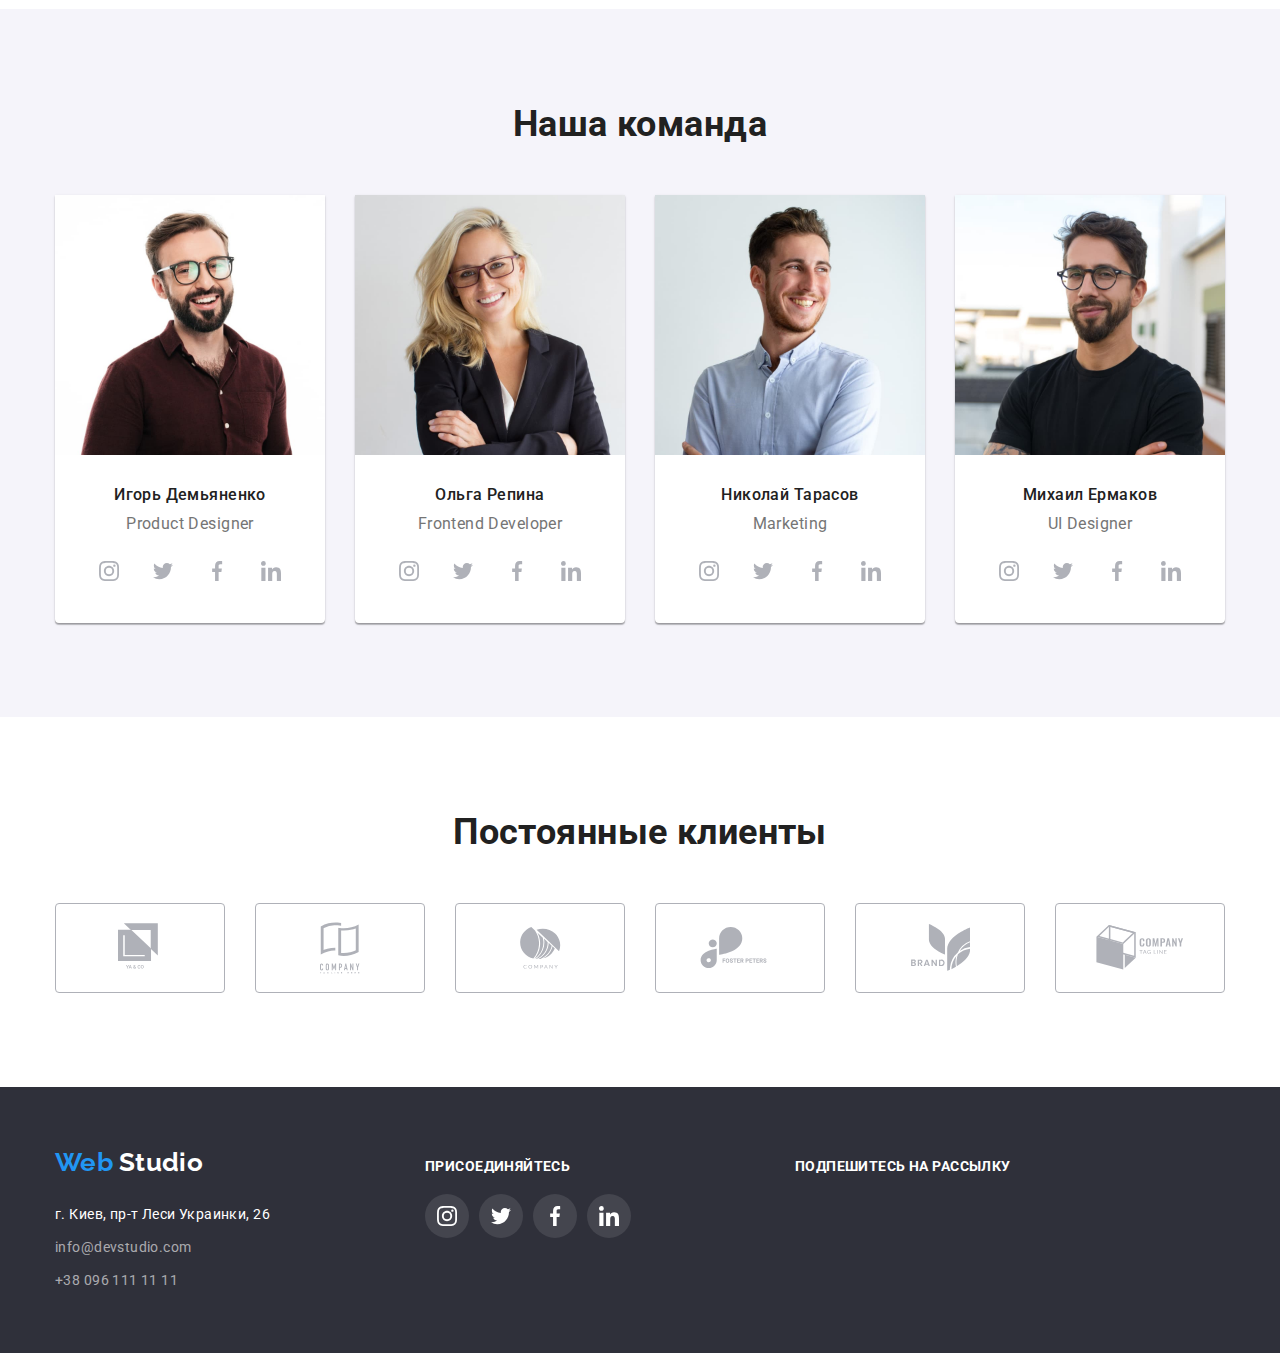
==== commit 70ca06ca: "update" ====
--- a/index.html
+++ b/index.html
@@ -12,13 +12,11 @@
 </head>
 <body>
     <header class="page-header">
-        <div class="container flexbox">
+        <div class="container header-box flexbox">
             <nav class="navigation">
-                <a href="./" class="menu-link">
-                    <div class="logo">
+                <a lang="en" href="./" class="menu-link">
                         <span class="logo-web">Web</span>
                         <span class="logo-studio">Studio</span>
-                    </div>
                 </a>
                     <ul class="list menu-list">
                         <li class="menu-item"><a href="./index.html" class="menu-link current">Студия</a></li>
@@ -127,7 +125,7 @@
                     <p class="profession">Product Designer</p>
                     <ul class="list social-link flexbox">
                         <li class="social-item">
-                            <a href="https://instagram.com" aria-label="Instagram" target="_blank" rel="noopener noreferrer">
+                            <a class="social" href="https://instagram.com" aria-label="Instagram" target="_blank" rel="noopener noreferrer">
                                 <svg class="social-icon" width="20px" height="20px">
                                     <use href="./images/icons/sprite.svg#icon-instagram"></use>
                                 </svg>
@@ -381,7 +379,11 @@
     </footer>
     <div class="backdrop is-hidden" data-modal>
         <div class="modal">
-            <button data-modal-close class="btn-close">close</button>
+            <button data-modal-close class="btn-close">
+                <svg class="icon-close" width="11"  height="11">
+                    <use href="./images/icons/sprite.svg#icon-close"></use>
+                </svg>   
+            </button>
         </div>
     </div>
     <script src="./js/modal.js"></script>
--- a/css/styles.css
+++ b/css/styles.css
@@ -26,6 +26,14 @@
   letter-spacing: 0.03em;
 }
 
+.social-item a:focus,
+.clients-item a:focus,
+.social-footer-link a:focus,
+.project-item a:focus,
+.project-btn:focus {
+  outline: none;
+}
+
 img {
   display: block;
   max-width: 100%;
@@ -54,6 +62,17 @@
 
 .page-header {
   border-bottom: 1px solid #ECECEC;
+  height: 80px;
+  padding: 24px 0 24px;
+}
+
+.header-box {
+  display: flex;
+  align-items: baseline;
+}
+
+.menu-link {
+  margin: 0;
 }
 
 .menu-link.current{
@@ -72,6 +91,7 @@
 
 .logo-studio {
   color: var(--main-color);
+  margin-right: 93px;
 }
 
 .navigation {
@@ -84,16 +104,13 @@
 .current::after {
   display: block;
   content: "";
+  position: absolute;
+  left: 0;
+  transform: translateY(20px);
   width: 100%;
   height: 4px;
   background-color: var(--accent-color);
   border-radius: 2px;
-  margin-top: 24px;
-}
-
-.logo {
-  margin-right: 85px;
-  padding: 24px 0 24px;
 }
 
 .list {
@@ -108,6 +125,7 @@
 
 .menu-item {
   display: block;
+  position: relative;
 }
 
 .menu-item:not(:last-child) {
@@ -419,12 +437,6 @@
   fill: var(--accent-color);
 }
 
-.social-item a:focus,
-.clients-item a:focus,
-.social-footer-link a:focus {
-  outline: none;
-}
-
 .address {
   font-style: normal;
 }
@@ -538,6 +550,7 @@
 
 .project-portfolio {
   display: flex;
+  justify-content: space-between;
   flex-wrap: wrap;
 }
 
@@ -566,6 +579,10 @@
   padding: 6px 22px;
   border: none;
   border-radius: 4px;
+
+  transition-property: transform;
+  transition-duration: 250ms;
+  transition-timing-function: cubic-bezier(0.4, 0, 0.2, 1);
 }
 
 .project-btn:not(:last-child) {
@@ -630,7 +647,10 @@
   height: 100%;
   
   transform: translateY(100%);
-  transition: transform 250ms ease;
+
+  transition-property: transform;
+  transition-duration: 250ms;
+  transition-timing-function: cubic-bezier(0.4, 0, 0.2, 1);
   opacity: 0;
 }
 
@@ -653,7 +673,8 @@
   /*opacity: 1;
 }*/
 
-.project-box:hover .project-description {
+.project-item:hover .project-description,
+.project-item:focus-within .project-description{
   transform: translateY(0);
   opacity: 1;
 }
@@ -683,6 +704,8 @@
 }
 
 .modal {
+  display: flex;
+  justify-content: flex-end;
   position: absolute;
   top: 50%;
   left: 50%;
@@ -692,4 +715,25 @@
   min-height: 581px;
 
   background-color: var(--accent-color-white);
+  border-radius: 4px;
+}
+
+.btn-close {
+  display: block;
+  padding: 6px;
+  margin-top: 8px;
+  margin-right: 8px;
+  border-radius: 50px;
+  background-color: #FFFFFF;
+  border: 1px solid rgba(0, 0, 0, 0.1);
+  width: 30px;
+  height: 30px;
+
+  display: flex;
+  align-items: center;
+  justify-content: center;
+}
+
+.icon-close {
+  display: block;
 }